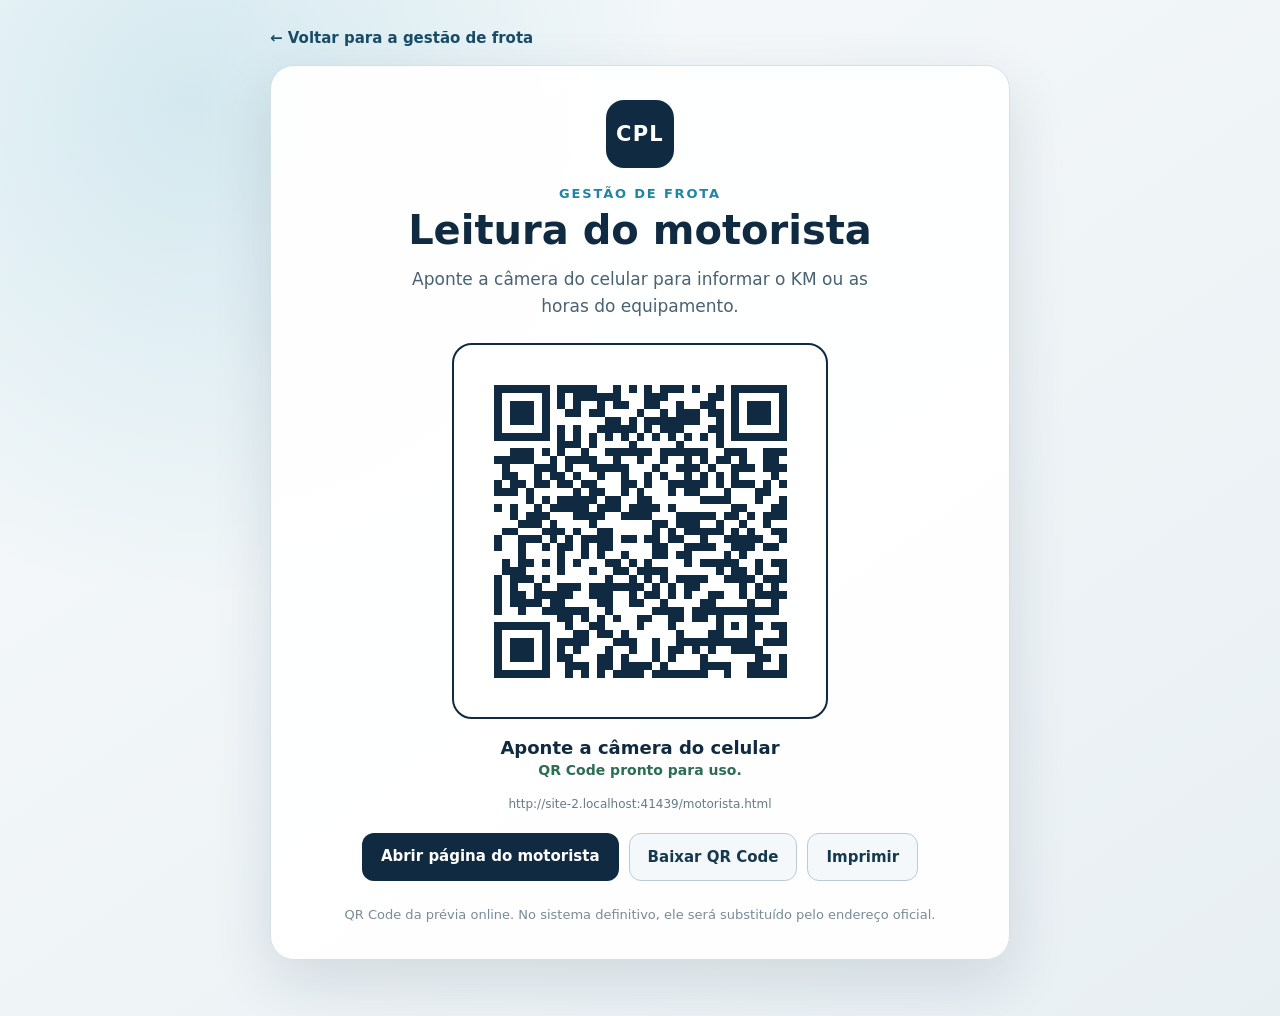
==== qr-motorista.html @ b645b0df "Adicionar prévia funcional da Gestão de Frota" ====
<!doctype html>
<html lang="pt-BR">
<head>
  <meta charset="utf-8">
  <meta name="viewport" content="width=device-width, initial-scale=1">
  <meta name="theme-color" content="#102b41">
  <title>QR Code do motorista | Gestão de Frota CPL</title>
  <link rel="stylesheet" href="qr-motorista.css">
</head>
<body>
  <main class="page-shell">
    <nav class="top-actions" aria-label="Navegação">
      <a href="index.html">← Voltar para a gestão de frota</a>
    </nav>

    <section class="qr-card" aria-labelledby="pageTitle">
      <div class="brand-mark" aria-hidden="true">CPL</div>
      <p class="eyebrow">GESTÃO DE FROTA</p>
      <h1 id="pageTitle">Leitura do motorista</h1>
      <p class="lead">Aponte a câmera do celular para informar o KM ou as horas do equipamento.</p>

      <div class="qr-frame">
        <canvas id="driverQr" width="340" height="340" aria-label="QR Code para a página de leitura do motorista"></canvas>
      </div>

      <p class="scan-hint">Aponte a câmera do celular</p>
      <p id="qrStatus" class="status" role="status">Preparando QR Code…</p>
      <p id="targetUrl" class="target-url"></p>

      <div class="actions">
        <a id="openDriverPage" class="button primary" href="motorista.html">Abrir página do motorista</a>
        <button id="downloadQr" class="button secondary" type="button">Baixar QR Code</button>
        <button id="printQr" class="button secondary" type="button">Imprimir</button>
      </div>

      <p class="preview-note">QR Code da prévia online. No sistema definitivo, ele será substituído pelo endereço oficial.</p>
    </section>
  </main>

  <script src="qrcode.bundle.js"></script>
  <script src="qr-motorista.js"></script>
</body>
</html>
---- qr-motorista.css ----
:root {
  color-scheme: light;
  font-family: Inter, ui-sans-serif, system-ui, -apple-system, BlinkMacSystemFont, "Segoe UI", sans-serif;
  color: #102b41;
  background: #eef3f6;
  font-synthesis: none;
  text-rendering: optimizeLegibility;
}

* { box-sizing: border-box; }

body {
  margin: 0;
  min-height: 100vh;
  background:
    radial-gradient(circle at 15% 10%, rgba(44, 153, 184, .17), transparent 31rem),
    linear-gradient(145deg, #f7fafb, #e8eff3);
}

.page-shell {
  width: min(100% - 32px, 740px);
  margin: 0 auto;
  padding: 28px 0 56px;
}

.top-actions { margin-bottom: 18px; }

.top-actions a {
  color: #184c67;
  font-size: 15px;
  font-weight: 750;
  text-decoration: none;
}

.qr-card {
  padding: 34px;
  border: 1px solid #d5e0e6;
  border-radius: 24px;
  background: rgba(255, 255, 255, .96);
  box-shadow: 0 22px 60px rgba(16, 43, 65, .12);
  text-align: center;
}

.brand-mark {
  display: grid;
  width: 68px;
  height: 68px;
  margin: 0 auto 18px;
  place-items: center;
  border-radius: 18px;
  background: #102b41;
  color: #fff;
  font-size: 21px;
  font-weight: 850;
  letter-spacing: .06em;
}

.eyebrow {
  margin: 0 0 8px;
  color: #2184a4;
  font-size: 13px;
  font-weight: 850;
  letter-spacing: .14em;
}

h1 {
  margin: 0;
  font-size: clamp(29px, 6vw, 40px);
  line-height: 1.08;
}

.lead {
  max-width: 500px;
  margin: 14px auto 24px;
  color: #496171;
  font-size: 17px;
  line-height: 1.55;
}

.qr-frame {
  display: inline-flex;
  max-width: 100%;
  padding: 16px;
  border: 2px solid #102b41;
  border-radius: 20px;
  background: #fff;
}

canvas {
  display: block;
  width: min(340px, 100%);
  height: auto;
}

.scan-hint {
  margin: 18px 0 4px;
  font-size: 18px;
  font-weight: 850;
}

.status {
  min-height: 20px;
  margin: 0;
  color: #2d6d54;
  font-size: 14px;
  font-weight: 700;
}

.target-url {
  max-width: 520px;
  margin: 14px auto 20px;
  color: #667b88;
  font-size: 12px;
  line-height: 1.45;
  overflow-wrap: anywhere;
}

.actions {
  display: flex;
  flex-wrap: wrap;
  justify-content: center;
  gap: 10px;
}

.button {
  min-height: 48px;
  padding: 13px 18px;
  border: 1px solid transparent;
  border-radius: 12px;
  font: inherit;
  font-size: 15px;
  font-weight: 800;
  cursor: pointer;
  text-decoration: none;
}

.button.primary { background: #102b41; color: #fff; }
.button.secondary { border-color: #bacbd5; background: #f5f8fa; color: #15394f; }

.preview-note {
  margin: 24px auto 0;
  color: #788b96;
  font-size: 13px;
  line-height: 1.5;
}

@media (max-width: 560px) {
  .page-shell { width: min(100% - 20px, 740px); padding-top: 16px; }
  .qr-card { padding: 24px 16px; border-radius: 19px; }
  .qr-frame { padding: 10px; }
  .actions { flex-direction: column; }
  .button { width: 100%; }
}

@media print {
  @page { size: A4 portrait; margin: 14mm; }
  body { background: #fff; }
  .page-shell { width: 100%; padding: 0; }
  .top-actions, .actions { display: none; }
  .qr-card { border: 0; box-shadow: none; padding: 8mm; }
  .preview-note { font-size: 11px; }
}
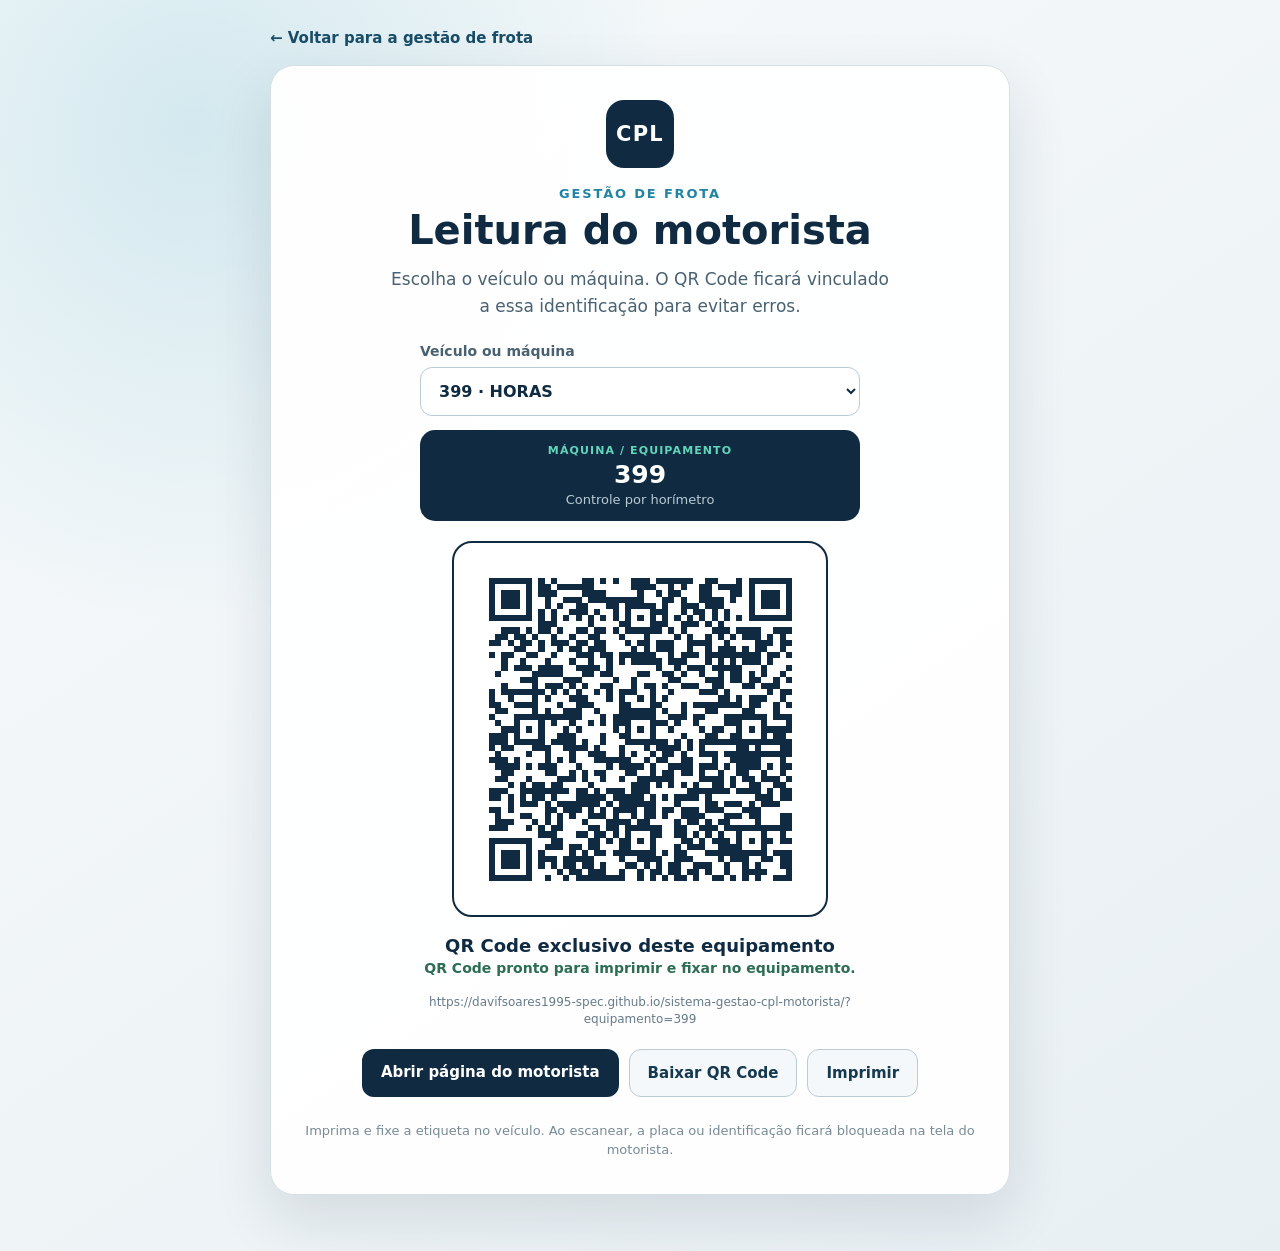
==== commit c775246e: "Gerar QR exclusivo por veiculo" ====
--- a/qr-motorista.html
+++ b/qr-motorista.html
@@ -1,43 +1,53 @@
-<!doctype html>
-<html lang="pt-BR">
-<head>
-  <meta charset="utf-8">
-  <meta name="viewport" content="width=device-width, initial-scale=1">
-  <meta name="theme-color" content="#102b41">
-  <title>QR Code do motorista | Gestão de Frota CPL</title>
-  <link rel="stylesheet" href="qr-motorista.css">
-</head>
-<body>
-  <main class="page-shell">
-    <nav class="top-actions" aria-label="Navegação">
-      <a href="index.html">← Voltar para a gestão de frota</a>
-    </nav>
-
-    <section class="qr-card" aria-labelledby="pageTitle">
-      <div class="brand-mark" aria-hidden="true">CPL</div>
-      <p class="eyebrow">GESTÃO DE FROTA</p>
-      <h1 id="pageTitle">Leitura do motorista</h1>
-      <p class="lead">Aponte a câmera do celular para informar o KM ou as horas do equipamento.</p>
-
-      <div class="qr-frame">
-        <canvas id="driverQr" width="340" height="340" aria-label="QR Code para a página de leitura do motorista"></canvas>
-      </div>
-
-      <p class="scan-hint">Aponte a câmera do celular</p>
-      <p id="qrStatus" class="status" role="status">Preparando QR Code…</p>
-      <p id="targetUrl" class="target-url"></p>
-
-      <div class="actions">
-        <a id="openDriverPage" class="button primary" href="motorista.html">Abrir página do motorista</a>
-        <button id="downloadQr" class="button secondary" type="button">Baixar QR Code</button>
-        <button id="printQr" class="button secondary" type="button">Imprimir</button>
-      </div>
-
-      <p class="preview-note">QR Code da prévia online. No sistema definitivo, ele será substituído pelo endereço oficial.</p>
-    </section>
-  </main>
-
-  <script src="qrcode.bundle.js"></script>
-  <script src="qr-motorista.js"></script>
-</body>
-</html>
+<!doctype html>
+<html lang="pt-BR">
+<head>
+  <meta charset="utf-8">
+  <meta name="viewport" content="width=device-width, initial-scale=1">
+  <meta name="theme-color" content="#102b41">
+  <title>QR Code do motorista | Gestão de Frota CPL</title>
+  <link rel="stylesheet" href="qr-motorista.css?v=2">
+</head>
+<body>
+  <main class="page-shell">
+    <nav class="top-actions" aria-label="Navegação">
+      <a href="index.html">← Voltar para a gestão de frota</a>
+    </nav>
+
+    <section class="qr-card" aria-labelledby="pageTitle">
+      <div class="brand-mark" aria-hidden="true">CPL</div>
+      <p class="eyebrow">GESTÃO DE FROTA</p>
+      <h1 id="pageTitle">Leitura do motorista</h1>
+      <p class="lead">Escolha o veículo ou máquina. O QR Code ficará vinculado a essa identificação para evitar erros.</p>
+
+      <label id="equipmentPicker" class="equipment-picker">Veículo ou máquina
+        <select id="equipmentSelect" aria-label="Selecionar veículo ou máquina"></select>
+      </label>
+      <div class="equipment-badge">
+        <small id="equipmentType">VEÍCULO</small>
+        <strong id="equipmentIdentifier">—</strong>
+        <span id="equipmentReadingType">Controle por KM</span>
+      </div>
+
+      <div class="qr-frame">
+        <canvas id="driverQr" width="340" height="340" aria-label="QR Code para a página de leitura do motorista"></canvas>
+      </div>
+
+      <p class="scan-hint">QR Code exclusivo deste equipamento</p>
+      <p id="qrStatus" class="status" role="status">Preparando QR Code…</p>
+      <p id="targetUrl" class="target-url"></p>
+
+      <div class="actions">
+        <a id="openDriverPage" class="button primary" href="motorista.html">Abrir página do motorista</a>
+        <button id="downloadQr" class="button secondary" type="button">Baixar QR Code</button>
+        <button id="printQr" class="button secondary" type="button">Imprimir</button>
+      </div>
+
+      <p class="preview-note">Imprima e fixe a etiqueta no veículo. Ao escanear, a placa ou identificação ficará bloqueada na tela do motorista.</p>
+    </section>
+  </main>
+
+  <script src="fleet-data.js"></script>
+  <script src="qrcode.bundle.js"></script>
+  <script src="qr-motorista.js?v=2"></script>
+</body>
+</html>
--- a/qr-motorista.css
+++ b/qr-motorista.css
@@ -1,162 +1,202 @@
-:root {
-  color-scheme: light;
-  font-family: Inter, ui-sans-serif, system-ui, -apple-system, BlinkMacSystemFont, "Segoe UI", sans-serif;
-  color: #102b41;
-  background: #eef3f6;
-  font-synthesis: none;
-  text-rendering: optimizeLegibility;
-}
-
-* { box-sizing: border-box; }
-
-body {
-  margin: 0;
-  min-height: 100vh;
-  background:
-    radial-gradient(circle at 15% 10%, rgba(44, 153, 184, .17), transparent 31rem),
-    linear-gradient(145deg, #f7fafb, #e8eff3);
-}
-
-.page-shell {
-  width: min(100% - 32px, 740px);
-  margin: 0 auto;
-  padding: 28px 0 56px;
-}
-
-.top-actions { margin-bottom: 18px; }
-
-.top-actions a {
-  color: #184c67;
-  font-size: 15px;
-  font-weight: 750;
-  text-decoration: none;
-}
-
-.qr-card {
-  padding: 34px;
-  border: 1px solid #d5e0e6;
-  border-radius: 24px;
-  background: rgba(255, 255, 255, .96);
-  box-shadow: 0 22px 60px rgba(16, 43, 65, .12);
-  text-align: center;
-}
-
-.brand-mark {
-  display: grid;
-  width: 68px;
-  height: 68px;
-  margin: 0 auto 18px;
-  place-items: center;
-  border-radius: 18px;
-  background: #102b41;
-  color: #fff;
-  font-size: 21px;
-  font-weight: 850;
-  letter-spacing: .06em;
-}
-
-.eyebrow {
-  margin: 0 0 8px;
-  color: #2184a4;
-  font-size: 13px;
-  font-weight: 850;
-  letter-spacing: .14em;
-}
-
-h1 {
-  margin: 0;
-  font-size: clamp(29px, 6vw, 40px);
-  line-height: 1.08;
-}
-
-.lead {
-  max-width: 500px;
-  margin: 14px auto 24px;
-  color: #496171;
-  font-size: 17px;
-  line-height: 1.55;
-}
-
-.qr-frame {
-  display: inline-flex;
-  max-width: 100%;
-  padding: 16px;
-  border: 2px solid #102b41;
-  border-radius: 20px;
-  background: #fff;
-}
-
-canvas {
-  display: block;
-  width: min(340px, 100%);
-  height: auto;
-}
-
-.scan-hint {
-  margin: 18px 0 4px;
-  font-size: 18px;
-  font-weight: 850;
-}
-
-.status {
-  min-height: 20px;
-  margin: 0;
-  color: #2d6d54;
-  font-size: 14px;
-  font-weight: 700;
-}
-
-.target-url {
-  max-width: 520px;
-  margin: 14px auto 20px;
-  color: #667b88;
-  font-size: 12px;
-  line-height: 1.45;
-  overflow-wrap: anywhere;
-}
-
-.actions {
-  display: flex;
-  flex-wrap: wrap;
-  justify-content: center;
-  gap: 10px;
-}
-
-.button {
-  min-height: 48px;
-  padding: 13px 18px;
-  border: 1px solid transparent;
-  border-radius: 12px;
-  font: inherit;
-  font-size: 15px;
-  font-weight: 800;
-  cursor: pointer;
-  text-decoration: none;
-}
-
-.button.primary { background: #102b41; color: #fff; }
-.button.secondary { border-color: #bacbd5; background: #f5f8fa; color: #15394f; }
-
-.preview-note {
-  margin: 24px auto 0;
-  color: #788b96;
-  font-size: 13px;
-  line-height: 1.5;
-}
-
-@media (max-width: 560px) {
-  .page-shell { width: min(100% - 20px, 740px); padding-top: 16px; }
-  .qr-card { padding: 24px 16px; border-radius: 19px; }
-  .qr-frame { padding: 10px; }
-  .actions { flex-direction: column; }
-  .button { width: 100%; }
-}
-
-@media print {
-  @page { size: A4 portrait; margin: 14mm; }
-  body { background: #fff; }
-  .page-shell { width: 100%; padding: 0; }
-  .top-actions, .actions { display: none; }
-  .qr-card { border: 0; box-shadow: none; padding: 8mm; }
-  .preview-note { font-size: 11px; }
-}
+:root {
+  color-scheme: light;
+  font-family: Inter, ui-sans-serif, system-ui, -apple-system, BlinkMacSystemFont, "Segoe UI", sans-serif;
+  color: #102b41;
+  background: #eef3f6;
+  font-synthesis: none;
+  text-rendering: optimizeLegibility;
+}
+
+* { box-sizing: border-box; }
+
+body {
+  margin: 0;
+  min-height: 100vh;
+  background:
+    radial-gradient(circle at 15% 10%, rgba(44, 153, 184, .17), transparent 31rem),
+    linear-gradient(145deg, #f7fafb, #e8eff3);
+}
+
+.page-shell {
+  width: min(100% - 32px, 740px);
+  margin: 0 auto;
+  padding: 28px 0 56px;
+}
+
+.top-actions { margin-bottom: 18px; }
+
+.top-actions a {
+  color: #184c67;
+  font-size: 15px;
+  font-weight: 750;
+  text-decoration: none;
+}
+
+.qr-card {
+  padding: 34px;
+  border: 1px solid #d5e0e6;
+  border-radius: 24px;
+  background: rgba(255, 255, 255, .96);
+  box-shadow: 0 22px 60px rgba(16, 43, 65, .12);
+  text-align: center;
+}
+
+.brand-mark {
+  display: grid;
+  width: 68px;
+  height: 68px;
+  margin: 0 auto 18px;
+  place-items: center;
+  border-radius: 18px;
+  background: #102b41;
+  color: #fff;
+  font-size: 21px;
+  font-weight: 850;
+  letter-spacing: .06em;
+}
+
+.eyebrow {
+  margin: 0 0 8px;
+  color: #2184a4;
+  font-size: 13px;
+  font-weight: 850;
+  letter-spacing: .14em;
+}
+
+h1 {
+  margin: 0;
+  font-size: clamp(29px, 6vw, 40px);
+  line-height: 1.08;
+}
+
+.lead {
+  max-width: 500px;
+  margin: 14px auto 24px;
+  color: #496171;
+  font-size: 17px;
+  line-height: 1.55;
+}
+
+.equipment-picker {
+  display: grid;
+  gap: 8px;
+  max-width: 440px;
+  margin: 0 auto 14px;
+  color: #496171;
+  font-size: 14px;
+  font-weight: 800;
+  text-align: left;
+}
+
+.equipment-picker[hidden] { display: none; }
+
+.equipment-picker select {
+  width: 100%;
+  border: 1px solid #b8cbd5;
+  border-radius: 12px;
+  background: #fff;
+  padding: 13px 14px;
+  color: #102b41;
+  font: inherit;
+  font-size: 16px;
+}
+
+.equipment-badge {
+  max-width: 440px;
+  margin: 0 auto 20px;
+  border-radius: 15px;
+  background: #102b41;
+  padding: 14px 18px;
+  color: #fff;
+}
+
+.equipment-badge small,
+.equipment-badge strong,
+.equipment-badge span { display: block; }
+.equipment-badge small { color: #63d5ba; font-size: 11px; font-weight: 850; letter-spacing: .1em; }
+.equipment-badge strong { margin: 3px 0; font-size: 25px; }
+.equipment-badge span { color: #b8cad3; font-size: 13px; }
+
+.qr-frame {
+  display: inline-flex;
+  max-width: 100%;
+  padding: 16px;
+  border: 2px solid #102b41;
+  border-radius: 20px;
+  background: #fff;
+}
+
+canvas {
+  display: block;
+  width: min(340px, 100%);
+  height: auto;
+}
+
+.scan-hint {
+  margin: 18px 0 4px;
+  font-size: 18px;
+  font-weight: 850;
+}
+
+.status {
+  min-height: 20px;
+  margin: 0;
+  color: #2d6d54;
+  font-size: 14px;
+  font-weight: 700;
+}
+
+.target-url {
+  max-width: 520px;
+  margin: 14px auto 20px;
+  color: #667b88;
+  font-size: 12px;
+  line-height: 1.45;
+  overflow-wrap: anywhere;
+}
+
+.actions {
+  display: flex;
+  flex-wrap: wrap;
+  justify-content: center;
+  gap: 10px;
+}
+
+.button {
+  min-height: 48px;
+  padding: 13px 18px;
+  border: 1px solid transparent;
+  border-radius: 12px;
+  font: inherit;
+  font-size: 15px;
+  font-weight: 800;
+  cursor: pointer;
+  text-decoration: none;
+}
+
+.button.primary { background: #102b41; color: #fff; }
+.button.secondary { border-color: #bacbd5; background: #f5f8fa; color: #15394f; }
+
+.preview-note {
+  margin: 24px auto 0;
+  color: #788b96;
+  font-size: 13px;
+  line-height: 1.5;
+}
+
+@media (max-width: 560px) {
+  .page-shell { width: min(100% - 20px, 740px); padding-top: 16px; }
+  .qr-card { padding: 24px 16px; border-radius: 19px; }
+  .qr-frame { padding: 10px; }
+  .actions { flex-direction: column; }
+  .button { width: 100%; }
+}
+
+@media print {
+  @page { size: A4 portrait; margin: 14mm; }
+  body { background: #fff; }
+  .page-shell { width: 100%; padding: 0; }
+  .top-actions, .actions { display: none; }
+  .qr-card { border: 0; box-shadow: none; padding: 8mm; }
+  .preview-note { font-size: 11px; }
+}
